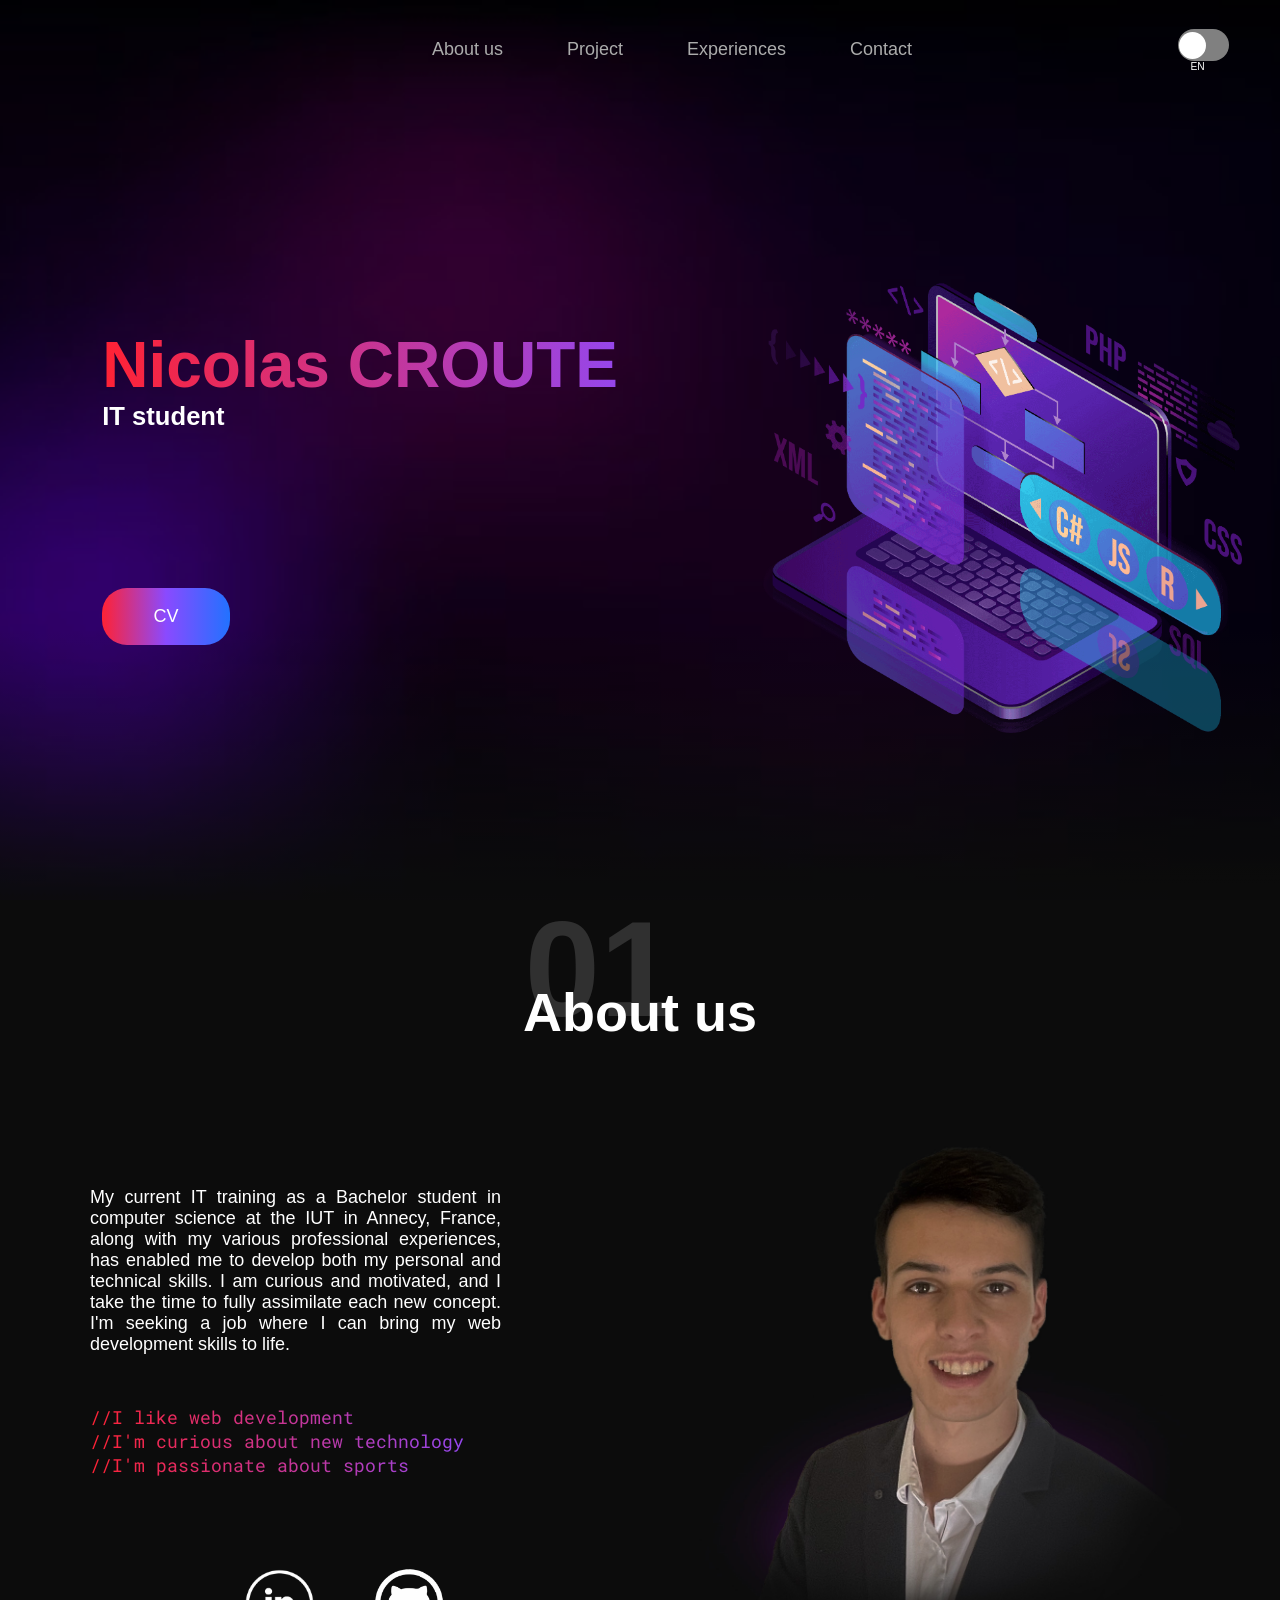
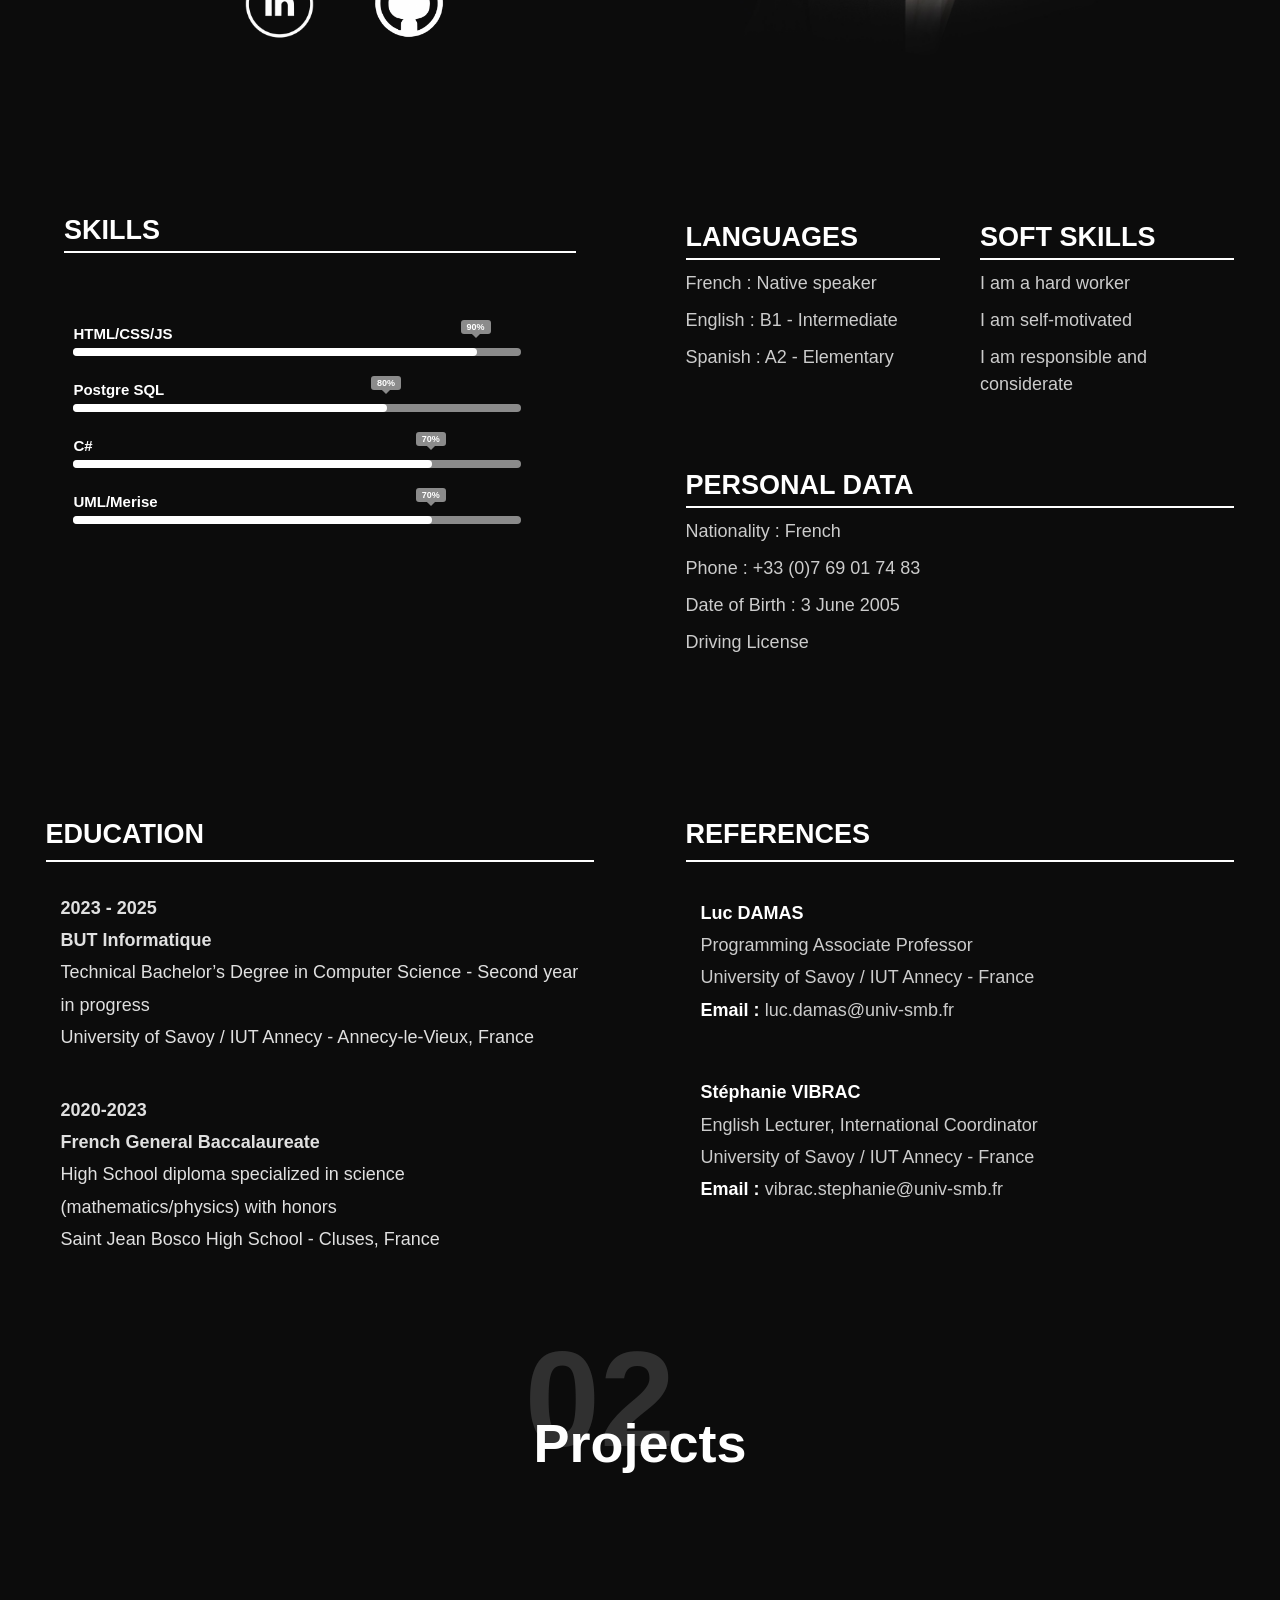
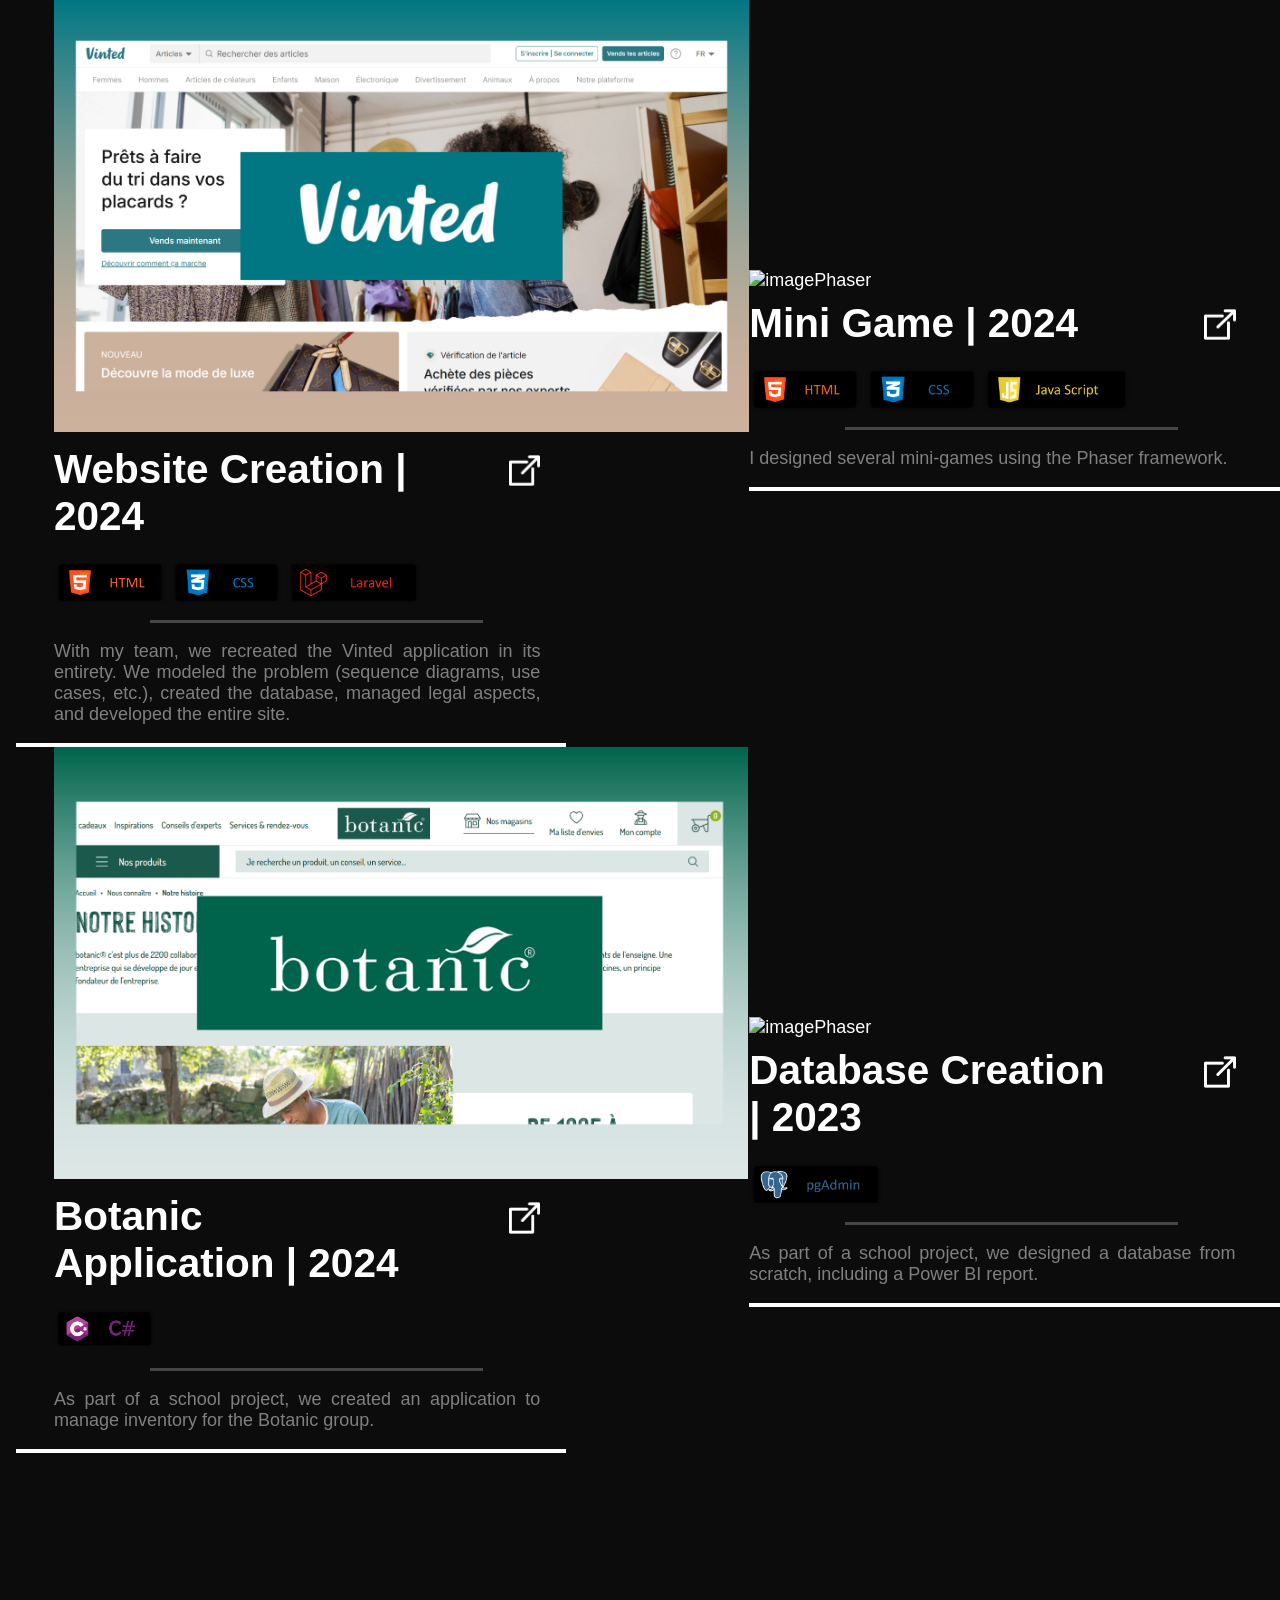
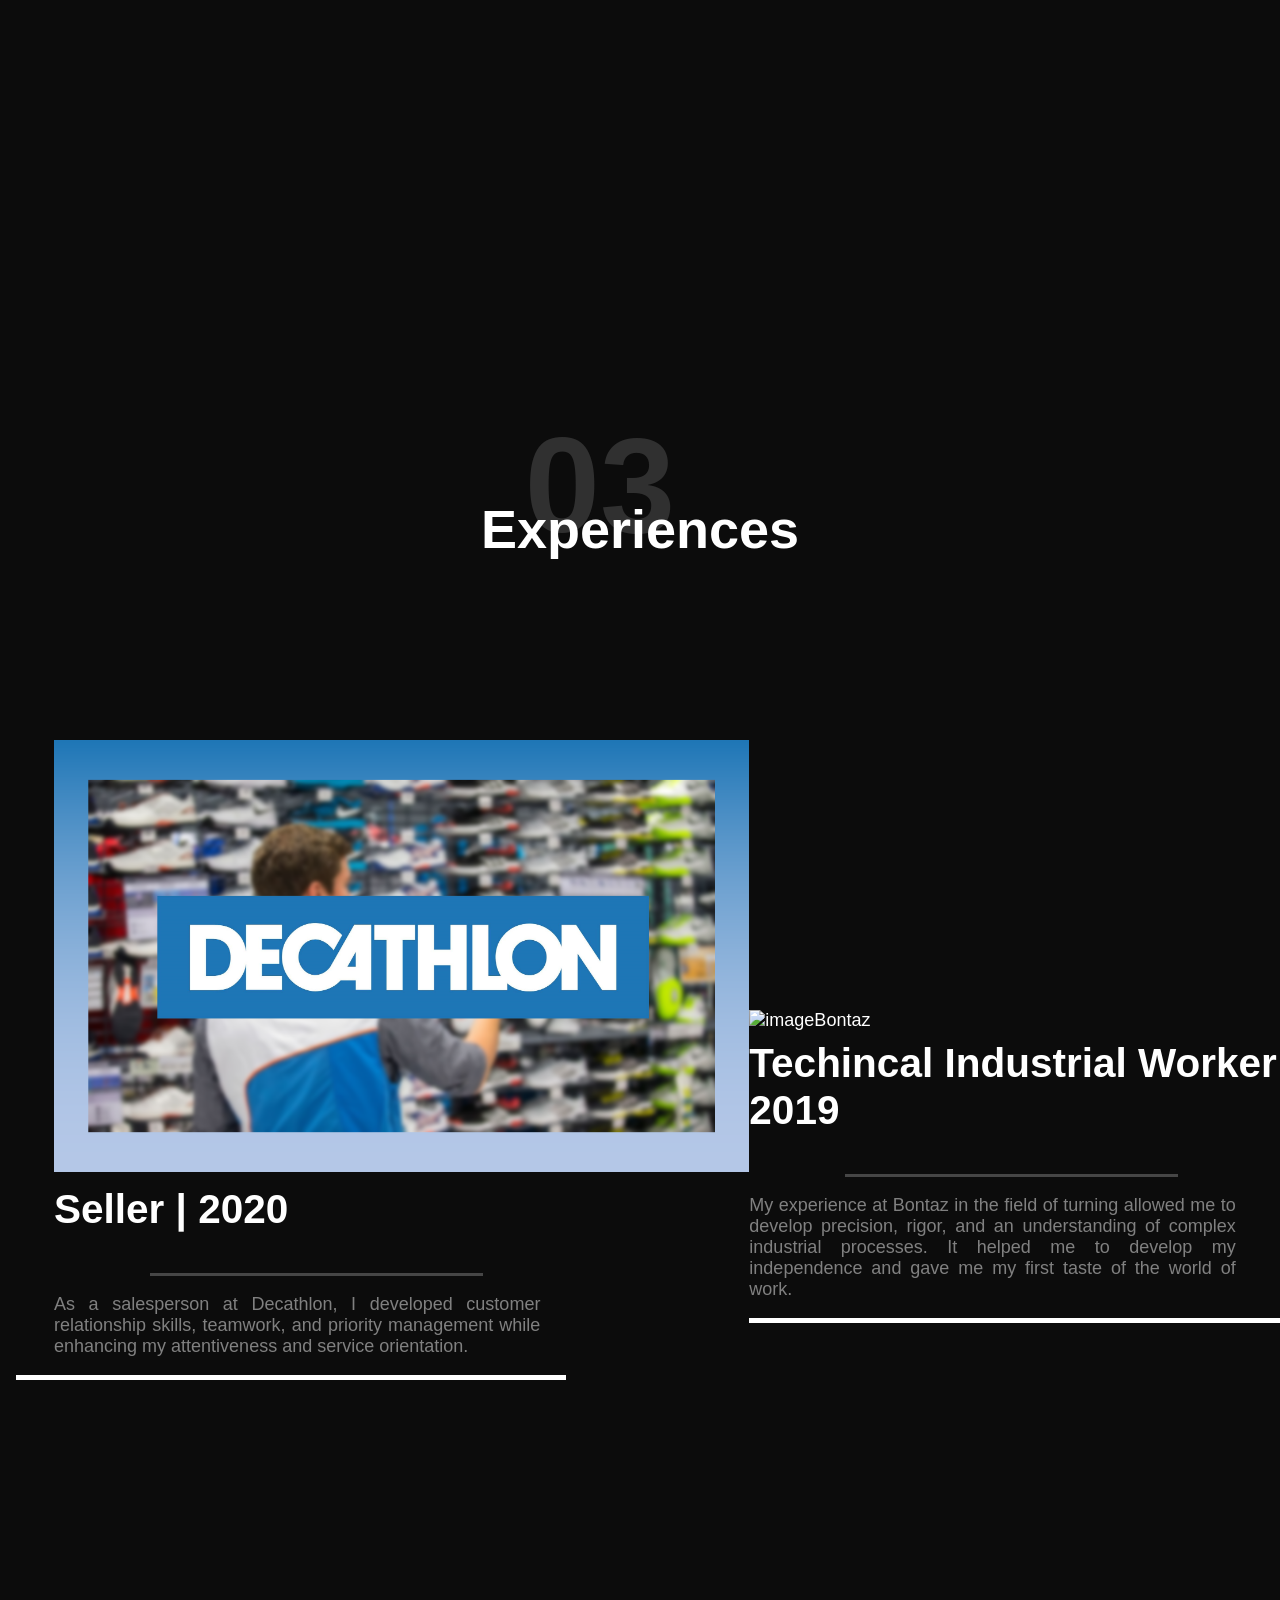
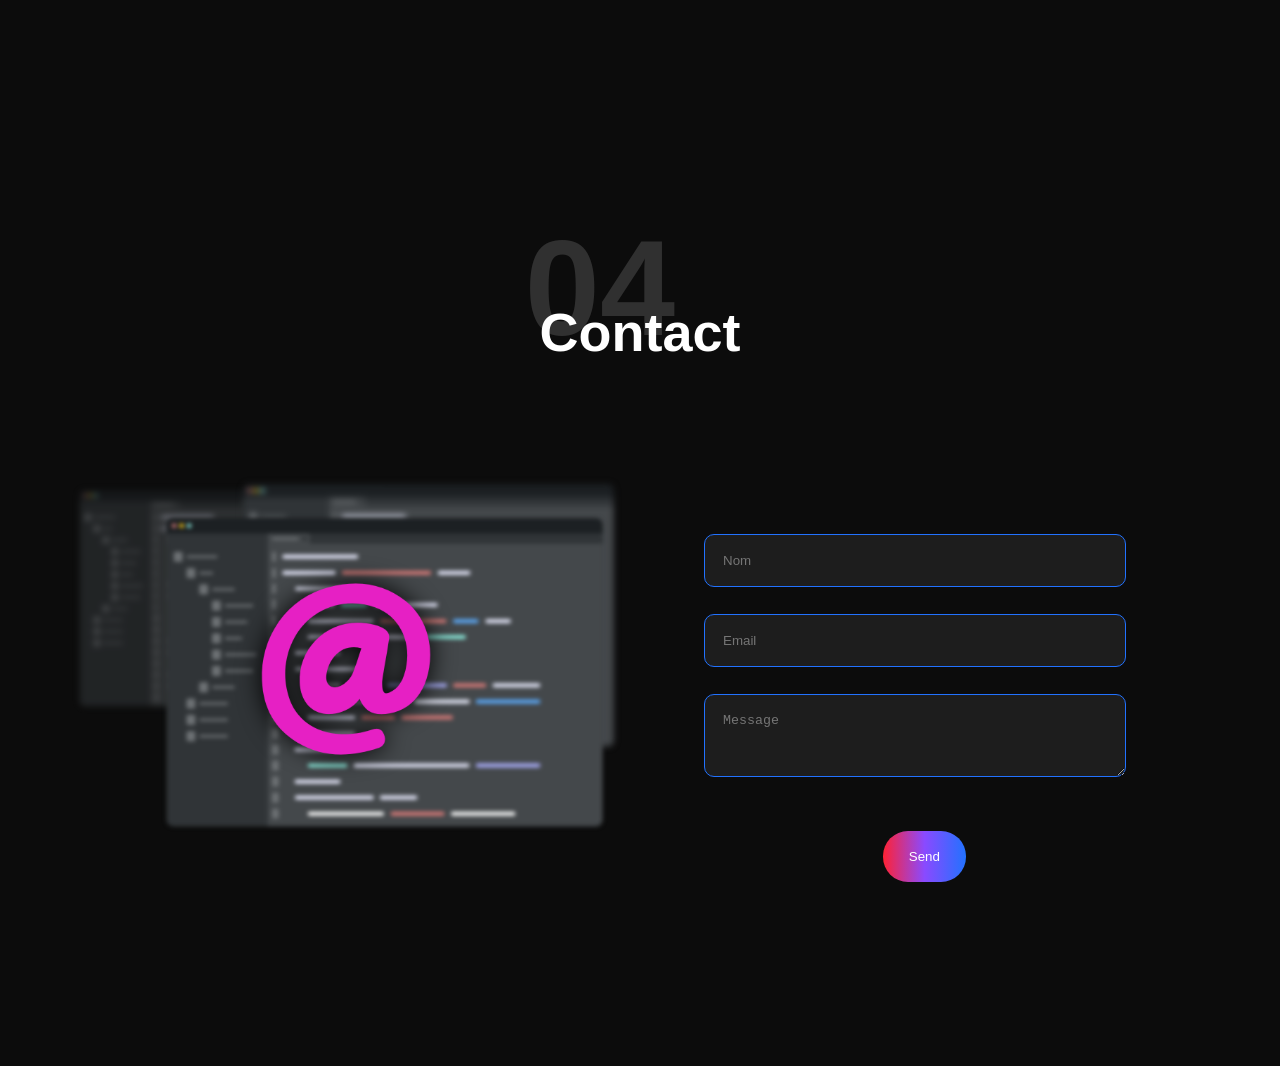
==== index.html @ 3a554bac "first commit" ====
<!DOCTYPE html>
<html lang="en">
<head>
    <meta charset="UTF-8">
    <meta name="viewport" content="width=device-width, initial-scale=1.0">
    <link rel="stylesheet" href="style.css">
    <!--========STYLE D ECRITURE MONO ROBOT=============-->
    <link href="https://fonts.googleapis.com/css2?family=Roboto+Mono:ital,wght@0,100..700;1,100..700&display=swap" rel="stylesheet">
    <link rel="icon" href="assets/logoPortfolio.png">

    
    <title>Nicolas CROUTE | Porfolio</title>
</head>
<body>
    <div id="page1">

        <nav id="menu">
            <ul>
                <li><a href="#aProposID" id="AproposENid">À propos</a></li>
                <li><a href="#projetID" id="ProjetENid">Projet</a></li>
                <li><a href="#experienceID" id="CompetenceENid">Expériences</a></li>
                <li><a href="#contactID" id="ContantENid">Contact</a></li>
            </ul>
            


            <div class="containerAnglaisFR">
                <input type="checkbox" id="inputAnglaisFr">
                <label for="inputAnglaisFr" class="bouttonAnglaisFr">
                    <span class="buttonTexte" id="texteFr">FR</span>
                    <span class="buttonTexte" id="texteEn">EN</span>
                </label>
            </div>
            
        </nav>
        <div id="titre">
            <div id="titreTexte">
                <h1>Nicolas CROUTE</h1>
                <h2 id="SousTitre">Etudiant en informatique</h2> 
                
                <a href="assets/CV_CROUTE_Nicolas_EN.pdf" target="_blank" id="lienCV">
                    <div id="cv" >CV</div>
                </a>
                
            </div>
            <div id="divImageDevellopeur">
                <img src="assets/devoloppeur.png" alt="developpeur" id="developpeurImage">
            </div>
            
        </div>
    </div>
    

    

    <div id="aProposID">
       
        <h1 class="partieTitre" id="aProposPage">À propos</h1>
        <h1 class="partieTitreNumero">01</h1>
        <div id="aProposIDContenue">
            <div id="texteAPropos">
                <p> Ma formation actuelle en informatique, en tant qu'étudiant en licence d'informatique à l'IUT d'Annecy, France,
                    ainsi que mes diverses expériences professionnelles, m'ont permis de développer mes compétences personnelles et techniques.
                    personnelles et techniques. Curieux et motivé, je prends le temps d'assimiler chaque nouveau concept.
                    concept. Je suis à la recherche d'un emploi où je pourrai mettre à profit mes compétences en développement web.</p>
                <p id="commentaire">//J'aime le devellopement web<br>//Je suis curieux des nouvelles technologie<br>//Je suis passioné par le sport</p>

                <div id="logoReseau">
                    <a href="https://fr.linkedin.com/in/nicolas-croute-168537314" target="_blank">
                        <img src="assets/logoLinkedin.png" alt="logoLinkedin" id="logoLinkedin">
                    </a>
                    <a href="https://github.com/NicolasCroute" target="_blank">
                        <img src="assets/logoGitHub.png" alt="logoGitHub" id="logoGitHub">
                    </a>
                </div>
            </div>
            
            <div id="imageMoi">
                <img src="assets/Photo_Portfolio.jpg" alt="imageDeMoi">
            </div>

        </div>
        
        <div id="gridInfoSup">
            <div class="containerContainer">
                <div id="titreSkill">
                    <h2>Skills</h2>
                </div>
                <div class="container">
                    <div class="skill-box">
                        <span class="title">HTML/CSS/JS</span>
                        <div class="skill-bar">
                            <span class="skill-per html">
                                <span class="tooltip">90%</span>
                            </span>
                        </div>
                    </div>
                    <div class="skill-box">
                        <span class="title">Postgre SQL</span>
                        <div class="skill-bar">
                            <span class="skill-per css">
                                <span class="tooltip">80%</span>
                            </span>
                        </div>
                    </div>
                    <div class="skill-box">
                        <span class="title">C#</span>
                        <div class="skill-bar">
                            <span class="skill-per csharp">
                                <span class="tooltip">70%</span>
                            </span>
                        </div>
                    </div>
                    <div class="skill-box">
                        <span class="title">UML/Merise</span>
                        <div class="skill-bar">
                            <span class="skill-per csharp">
                                <span class="tooltip">70%</span>
                            </span>
                        </div>
                    </div>
                </div>
            </div>
            <div id="divInfoSup">
                <div class="topSection">
                    <div class="infoSection">
                        <h2>Languages</h2>
                        <ul class="infoList">
                            <li>Français : Langue maternelle</li>
                            <li>Anglais : B1 - Intermédiaire</li>
                            <li>Espagnol : A2 - Élémentaire</li>
                        </ul>
                    </div>
                    <div class="infoSection">
                        <h2>Caractères</h2>
                            <ul class="infoList">
                                <li>Je suis travailleur</li>
                                <li>Je suis autonome</li>
                                <li>Je suis responsable et attentionné</li>
                            </ul>
                    </div>
                </div>
                <div class="bottomSection">
                    <div class="infoSection wide">
                        <h2>Données Personnelles</h2>
                            <ul class="infoList">
                                <li>Nationalité : Française</li>
                                <li>Téléphone : +33 (0)7 69 01 74 83</li>
                                <li>Date de Naissance : 3 juin 2005</li>
                                <li>Permis de Conduire</li>
                            </ul>
                    </div>
                </div>
            </div>
            
            <div class="etude">
                <h2 id="etudeTitre">Études</h2>
                <div id="etudeContent">
                    <p id="butInfo"><strong>2023 - 2025</strong><br><strong>BUT Informatique</strong><br>Diplôme universitaire de technologie en informatique - Deuxième année en cours<br>Université de Savoie / IUT Annecy - Annecy-le-Vieux, France</p>
                    <p id="baccalaureate"><strong>2020-2023</strong><br><strong>Baccalauréat Général Français</strong><br>Diplôme de fin d’études secondaires spécialisé en sciences (mathématiques/physique) avec mention<br>Lycée Saint Jean Bosco - Cluses, France</p>
                </div>
            </div>
            <div class="references">
                <h2 id="referencesTitre">Références</h2>
                <div class="referenceContent">
                    <div class="reference">
                        <strong>Luc DAMAS</strong><br>
                        Professeur associé en programmation<br>
                        Université de Savoie / IUT Annecy - France<br>
                        <strong>Email :</strong> luc.damas@univ-smb.fr
                    </div>
                    <div class="reference">
                        <strong>Stéphanie VIBRAC</strong><br>
                        Enseignante d'anglais, Coordinatrice internationale<br>
                        Université de Savoie / IUT Annecy - France<br>
                        <strong>Email :</strong> vibrac.stephanie@univ-smb.fr
                    </div>
                </div>
            </div>
            
            
        </div>
        
        
        


        
    </div>


    <div id="projetID">
        <div id="projetIDTitre">
            <h1 class="partieTitre" id="projetPage">Projet</h1>
            <h1 class="partieTitreNumero">02</h1>
        </div>
        

        <!--------Projet 1---------->
        <div id="differentProjet">
            <div class="projetGauche">
                <a href="pageProjet/projet1/projet1.html" class="lienAutreProjet">
                    <img src="assets/imageVinted.png" alt="imagePhaser" class="imageProjet">
                    <div class="logoTitreContainer">
                        <h3 class="titreProjet">Création d'un site web | 2024-2025</h3>
                        <img src="assets/logoOuvrir.png" alt="logoOuvrir" class="logoOuvrir">
                    </div>
                    <div class="divLogoLangageProjet">
                        
                        <img src="assets/langageProjet/logo_HTML.png" alt="logoJS" class="logoLangageProjet">
                        <img src="assets/langageProjet/logo_CSS.png" alt="logoJS" class="logoLangageProjet">
                        <img src="assets/langageProjet/logo_Laravel.png" alt="logoJS" class="logoLangageProjet">
                    </div>
                    <div class="barreprojet"></div>
                    <p class="textePartie">Avec mon équipe, nous avons récrée l'application Vinted dans son integralité. Nous avons modeliser le problème (diagramme sequence, use cas, ...), crée la base de donné, gérer l'asspect juridique, et develloper le site dans son integralité.</p>
                    <div class="barreChangeProjetGauche"></div>
                </a>
            </div>
            
           
            

            <!--------Projet 2---------->
            <div class="projetDroite">
                <a href="pageProjet/projet2/projet2.html" class="lienAutreProjet">
                    <img src="assets/imagePhaser.png" alt="imagePhaser" class="imageProjet">
                    <div class="logoTitreContainer">
                        <h3 class="titreProjet">Mini Jeu</h3>
                        <img src="assets/logoOuvrir.png" alt="logoOuvrir" class="logoOuvrir">
                    </div>
                    <div class="divLogoLangageProjet">
                        <img src="assets/langageProjet/logo_HTML.png" alt="logoJS" class="logoLangageProjet">
                        <img src="assets/langageProjet/logo_CSS.png" alt="logoJS" class="logoLangageProjet">
                        <img src="assets/langageProjet/logo_JS.png" alt="logoJS" class="logoLangageProjet">
                        
                    </div>                
                    <div class="barreprojet"></div>
                    <p class="textePartie">J'ai concue plusieur mini jeu a l'aide du framwork phaser.</p>
                    <div class="barreChangeProjetDroite"></div>

                </a>
                
            </div>



            <!--------Projet 3---------->
            <div class="projetGauche">
                <a href="pageProjet/projet3/projet3.html" class="lienAutreProjet">
                    <img src="assets/imageBotanic.png" alt="imagePhaser" class="imageProjet">
                    <div class="logoTitreContainer">
                        <h3 class="titreProjet">Application Botanic</h3>
                        <img src="assets/logoOuvrir.png" alt="logoOuvrir" class="logoOuvrir">
                    </div>
                    <div class="divLogoLangageProjet">
                        <!--------Refaire les logo!!!!!!!!!!!---------->
                        <img src="assets/langageProjet/logo_csharp.png" alt="logoJS" class="logoLangageProjet">
                    </div>   
                    <div class="barreprojet"></div>
                    <p class="textePartie">Dans le cadre d'un projet scolaire, nous avons réaliser une application pour gérer les stockes pour le groupes Botanic </p>
                    <div class="barreChangeProjetGauche"></div>
                </a>
                
            </div>

            
            
            <!--------Projet 4---------->
            <div class="projetDroite">
                <a href="pageProjet/projet4/projet4.html" class="lienAutreProjet">
                    <img src="assets/imageBD.png" alt="imagePhaser" class="imageProjet">
                    <div class="logoTitreContainer">
                        <h3 class="titreProjet">Creation d'une BD </h3>
                        <img src="assets/logoOuvrir.png" alt="logoOuvrir" class="logoOuvrir">
                    </div>
                    <div class="divLogoLangageProjet">
                        <!--------Refaire les logo!!!!!!!!!!!---------->
                        <img src="assets/langageProjet/logo_pgAdmin.png" alt="logoJS" class="logoLangageProjet">
                    </div>   
                    <div class="barreprojet"></div>
                    <p class="textePartie">Dans le cadre d'un projet scolaire nous avons concus une base de donnée a A à Z, en réalisant un rapport Power BI</p>
                    <div class="barreChangeProjetDroite"></div>
                </a>
                
            </div>

        </div>
    </div>

    <div id="experienceID">
        <h1 class="partieTitreNumero">03</h1>
        <h1 class="partieTitre" id="experiencePage">Expériences</h1>

        <div id="partieExperience">
            <!--------experience 1---------->

        <div id="differentProjet">
            <div class="projetGauche">
                
                    <img src="assets/imageDecathlon.png" alt="imageDecathlon" class="imageProjet">
                    <div class="logoTitreContainer">
                        <h3 class="titreProjet">Vendeur chez Decathlon</h3>

                    </div>
                    <div class="barreprojet"></div>
                    <p class="textePartie">En tant que vendeur chez Decathlon, j'ai développé mes compétences en relation client, travail d'équipe et gestion des priorités, tout en cultivant mon sens de l'écoute et du service.</p>
                    <div class="barreChangeProjetGauche"></div>
                
            </div>
            
           
            

            <!--------experience 2---------->
            <div class="projetDroite">

                    <img src="assets/imageBontaz.png" alt="imageBontaz" class="imageProjet">

                        <h3 class="titreProjet">Travail dans le décoltage</h3>

              
                    <div class="barreprojet"></div>
                    <p class="textePartie">Mon expérience chez Bontaz dans le domaine du décolletage m'a permis de développer ma précision, ma rigueur et ma compréhension des processus industriels complexes.</p>
                    <div class="barreChangeProjetDroite"></div>

            </div>
        </div>



    </div>


    <div id="contactID">
        <h1 class="partieTitreNumero">04</h1>
        <h1 class="partieTitre" id="contactPage">Contact</h1>

        <div id="grideContact">
            <div id="infoPratique">
                
                <div id="imageSuitSouris">
                    <img src="assets/consoleCode.png" alt="imageSuitSouris1" id="imageSuitSouris1">
                    <img src="assets/consoleCode.png" alt="imageSuitSouris2" id="imageSuitSouris3">
                    <img src="assets/consoleCode.png" alt="imageSuitSouris2" id="imageSuitSouris2">
                    <a href="mailto:nicolas.croute@gmail.com">
                        <img src="assets/logo_arobase.png" alt="imageSuitSouris2" id="imageSuitSouris4">
                    </a>
                    
                </div> 
                
            </div>
            

            

            <div id="formulaireContact">
                <form id="contactForm">

                    <input type="hidden" name="access_key" value="3d2ab47d-f7f0-4644-8b7c-8e42c73c160c">
                    
                    <input type="text" name="name" placeholder="Nom" required>
                    <input type="email" name="email" placeholder="Email" required>
                    <textarea placeholder="Message" id="zoneMassage" name="message" required></textarea>
                    
                    <button type="submit" id="butEnvoyer">Envoyer</button>
                </form>
                <div id="messageStatus"></div>
            </div> 
        </div>
    </div>
    
    
    

    <script src="main.js" defer></script>
    <script src="contact.php" defer></script>
</body>
</html>
---- style.css ----
html {
    scroll-behavior: smooth;
    overflow-x: hidden;

}


body{
   
    background-color: rgb(12, 12, 12);
    color: white;
    font-family: 'Segoe UI', Tahoma, Geneva, Verdana, sans-serif;
    font-size: 2vh;
    height: 500vh;
    margin: 0;
    padding: 0;
}


/*=============================PAGE ACCEUILLE============================*/
#menu {
    display: flex;
    align-items: center;
    justify-content: center;
    position: relative; 
    width: 100%;
}

nav ul{
    list-style-type: none;
    align-items: center;
    display: flex;
    padding: 0px;
    margin: 0px;
    font-size: 2vh;
    
}
nav ul li{
    display: inline-block;
    margin-top: 1vh;
    margin-left: 5vw;
}

nav ul li a{
    text-decoration: none;
    color: rgb(172, 172, 172);
    position: relative;
    
}

nav ul li a::after {
    content: '';
    position: absolute;
    left: 0;
    right: 0;
    bottom: -4px; 
    height: 2px; 
    background-color: #2272FF; 
    transform: scaleX(0); 
    transform-origin: bottom right;
    transition: transform 0.3s ease; 
}

nav ul li a:hover::after {
    transform: scaleX(1); 
    transform-origin: bottom left;

}

nav ul li a:hover {
    color: #ffffff;
    
}

#liAnglaisFR{
    display: flex;
    align-items: center;
    margin-left: auto;
}


.containerAnglaisFR {
    position: fixed;
    right: 4vw;
    display: flex;
    align-items: center;
}


.bouttonAnglaisFr {
    width: 4vw;
    height: 3.5vh;
    background-color: gray;
    font-size: 2.2vh;
    border-radius: 15vh;
    cursor: pointer;
    position: relative;
    transition: background-color 0.3s ease;
}


.bouttonAnglaisFr::before {
    content: '';
    position: absolute;
    top: 0.25vh;
    left: 0.1vw;
    width: 3vh;
    height: 3vh;
    background-color: #fff;
    border-radius: 50%;
    transition: transform 0.3s ease;
    z-index: 1002;
}

input:checked + .bouttonAnglaisFr {
    background-color: #2272FF;
}

input:checked + .bouttonAnglaisFr::before {
    transform: translateX(2.2vw);
}


#inputAnglaisFr {
    display: none;
}


.buttonTexte{
    font-size: 0.8vw;
    position: relative;

}

#texteEn{
    margin-left: 1vw;
    
}
#texteFr{
    margin-left: 0.5vw;
}





#titre{
    margin-left: 5vw;
    height: 90vh;
    display: grid;
    grid-template-columns: 1fr 1fr;
    align-items: center;
}




#titreTexte h1{
    margin-bottom: 0px;
    font-size: 5vw;
    color: transparent;
    background-image: linear-gradient(to left, #2272FF, #8a4aff, #ff2234); 
    background-clip: text; 
    animation: animationTexte 5s linear infinite;
    background-size: 200%;

}


@keyframes animationTexte{
    0%{
        background-position: 0 100%;
    }
    50%{
        background-position: 100% 0;
    }
    100%{
        background-position: 0 100%;
    }
}


#titreTexte h2{
    color: white;
    margin-top: 0px;
    font-size: 2vw;
}

#developpeurImage{
    
    height: 50vh;
    margin-top: 10vh; 
    margin-left: 10vh; 
    

    transform: translateY(0);
    animation: objetFlote 3s ease-in-out infinite;
}

@keyframes objetFlote {
    0%{
        transform: translateY(0);
    }
    50%{
        transform: translateY(-15px);
    }
    100%{
        transform: translateY(0);
    }
}



#cv{
    display: inline-block;
    color: white;
    border: none;
    border-radius: 25px;
    margin-top: 15vh;
    padding: 2vh 4vw;
    cursor: pointer;
    background: linear-gradient(to left, #2272FF, #8a4aff, #ff2234);
    

}
#cv a{
    color: white;
    text-decoration: none;

}

#cv:hover{

    box-shadow: 0 8px 20px rgba(0, 0, 0, 0.642);
    background: linear-gradient(to left, #ff2234, #8a4aff, #2272FF);
}



.partieTitre{
    padding-top: 5vh;
    font-size: 6vh;
    text-align: center;
    position: relative;
    
}

.partieTitreNumero{
    position: absolute;
    left: 41vw;
    top:-15vh;
    font-size: 15vh;
    color: rgb(48, 48, 48);
    font-weight: bold;
    z-index: -1;
}


/*===================ARRIERE PLAN PAGE1========================*/


#page1 {
    background: linear-gradient(to bottom, rgba(0, 0, 0, 0) 70%, rgb(30, 30, 30)  120%), 
    url('assets/fond.jpg') no-repeat center center;
    background-size: cover;
    height: 100vh;
    display: flex;
    flex-direction: column;
    align-items: center;
    justify-content: center;
    position: relative;
    
}


#menu, #titre {
    position: relative;
    z-index: 1;
}


#page1::before {
    content: '';
    position: absolute;
    top: 0;
    left: 0;
    right: 0;
    bottom: 0;
    background-color: rgba(0, 0, 0, 0.379);
    z-index: 0;
}






/*====PAS sur======*/
/*
.partieTitre::before{
    content: "———————";
}

.partieTitre::after{
    content: "———————";
}
*/


/*=============================INTERMEDIAIRE (pas sur)=============================*/
/*
#imgLigneCode{
    height: 170px;
    filter: blur(5px);
}
*/

/*=============================PAGE A PROPOS============================*/







#aProposID, #projetID, #experienceID, #contactID{
    position: relative;

}

#aProposIDContenue{
    display: grid;   
    grid-template-columns: 1fr 1fr;
}

#aProposID #texteAPropos{
    text-align: justify;
    padding: 10vh;
    
    
}

#commentaire{
    font-family: 'Roboto Mono', monospace;
    margin-top: 50px;
    color: transparent; 
    background-image: linear-gradient(to left, #2272FF, #8a4aff, #ff2234); 
    background-clip: text; 
    animation: animationTexte 5s linear infinite;
    background-size: 200%;
}

#imageMoi img{
    height: 70vh;
    margin-left: 5vw;
}


#imageSuitSouris{
    margin-left: 5vw;
    margin-top: 7vh;
    
}



#logoReseau{
    margin-top: 10vh;
    display: grid;
    grid-template-columns: 15vw 15vw;
    margin-left: 3vh;

}


#logoLinkedin{
    height: 8vh;
    margin-left: 10vw;
    
}

#logoLinkedin:hover{
    filter: drop-shadow(0 0 0.75rem #ffffff);
}


#logoGitHub{
    height: 8vh;
    margin-left: 5vw;
}

#logoGitHub:hover{
    filter: drop-shadow(0 0 0.75rem #ffffffd2);
}


#gridInfoSup{
    display: grid;
    grid-template-columns: 1fr 1fr;
}


/*==========Skille Barre=================*/
.containerContainer {
    margin-top: 5vh;
    margin-left: 3vw;
    margin-bottom: 20vh;
    height: 30vh;
    display: flex;
    flex-direction: column;
    color: #000;
}


#titreSkill {
    color: #ffffff;
    margin-top: 1.5vh;
    margin-bottom: 3vh; 
    margin-left: 2vw;
    text-align: left;
    width: 40vw;

}

#titreSkill h2 {
    color: #ffffff;
    margin-bottom: 10px;
    border-bottom: 2px solid #ffffff;
    padding-bottom: 5px;


}

.container {

    position: relative;
    max-width: 35vw;
    width: 100%;
    margin: 0 15px;
    padding: 10px 20px;

}

.skill-box {
    width: 100%;
    margin: 25px 0;
}

.skill-box .title {
    display: block;
    font-size: 15px;
    font-weight: 600;
    color: #ffffff;
}

.skill-box .skill-bar {
    height: 8px;
    width: 100%;
    border-radius: 6px;
    margin-top: 6px;
    background: rgb(139, 139, 139);
}

.skill-bar .skill-per {
    position: relative;
    display: block;
    height: 100%;
    width: 0;
    border-radius: 6px;
    background-color: #ffffff;
    animation: progress 1.4s ease-in-out forwards;
    opacity: 1;
}

.skill-per.html {
    width: 90%;
    animation-delay: 0.1s;
}

.skill-per.css {
    width: 70%;
    animation-delay: 0.15s;
}

.skill-per.csharp {
    width: 80%;
    animation-delay: 0.2s;
}

@keyframes progress {
    0% {
        width: 0;
        opacity: 1;
    }
    100% {

        opacity: 1;
    }
}

.skill-per .tooltip {
    position: absolute;
    right: -14px;
    top: -28px;
    font-size: 9px;
    font-weight: 600;
    color: #fff;
    padding: 2px 6px;
    border-radius: 3px;
    background-color: rgb(139, 139, 139);
    z-index: 1;
}

.tooltip::before {
    content: "";
    position: absolute;
    left: 50%;
    bottom: -2px;
    height: 10px;
    width: 10px;
    z-index: -1;
    background: rgb(139, 139, 139);
    transform: translateX(-50%) rotate(45deg);
}









#divInfoSup {
    display: grid;
    grid-template-rows: auto auto;
    margin: 5vh 2vw;
}

.topSection {
    display: grid;
    grid-template-columns: 1fr 1fr;

}

.bottomSection {
    grid-column: 1 / -1;
}

.infoSection {
    padding: 20px;
}

.infoSection.wide {
    grid-column: 1 / -1;
}

.infoSection h2 {

    color: #ffffff;
    margin-bottom: 10px;
    border-bottom: 2px solid #ffffff;
    padding-bottom: 5px;
}

.infoList {
    list-style: none;
    padding: 0;
    margin: 0;
    color: #cccccc;

}

.infoList li {
    margin: 10px 0;
    line-height: 1.5;
}

.infoList a {
    color: #2272FF;
    text-decoration: none;
}

.infoList a:hover {
    text-decoration: underline;
}











.etude {
    margin: 5vh 2vw;
    padding: 20px;

    border-radius: 10px;

}

.etude h2 {
    color: #ffffff;
    margin-bottom: 20px;
    border-bottom: 2px solid #ffffff;
    padding-bottom: 10px;
    text-transform: uppercase;
}

.etude #etudeContent {

    color: #cccccc;
    line-height: 1.8;
    display: grid;
    grid-template-rows: auto auto;
    gap: 20px;
}

.etude #etudeContent p {
    margin: 0;
    padding: 10px 15px;

    border-radius: 8px;

    color: #e0e0e0;
}






.references {
    margin: 5vh 2vw;
    padding: 20px;

    border-radius: 10px;

}

.references h2 {

    color: #ffffff;
    margin-bottom: 20px;
    border-bottom: 2px solid #ffffff;
    padding-bottom: 10px;
    text-transform: uppercase;
}

.referenceContent {
    display: flex;
    flex-wrap: wrap;
    gap: 20px;
}

.reference {
    flex: 1 1 45%; /* Largeur de chaque référence (45% pour deux colonnes) */

    color: #cccccc;
    line-height: 1.8;

    border-radius: 8px;
    padding: 15px;

}

.reference strong {
    color: #ffffff; /* Couleur différente pour les titres */
}












/*=========================PARTIE PROJET==========================*/

#differentProjet{
    display: grid;
    grid-template-columns: 1fr 1fr;
    margin-left: 6vh;

}

.lienAutreProjet {
    display: block;
    text-decoration: none;
    position: relative; 
    z-index: 10;
    color: inherit;
 
}
  
.lienAutreProjet::after {
    content: "";
    position: absolute;
    top: 0;
    left: 0;
    width: 41vw;
    height: 48vh;
    background-color: rgba(0, 0, 0, 0);
    transition: background-color 0.3s ease;
}
  
.lienAutreProjet:hover::after {
    background-color: rgba(0, 0, 0, 0.5);
}





#projetID{
    height: 250vh;
}


#projetIDTitre{
    margin-bottom: 14vh;
}

.imageProjet{
    
    height: 48vh;
    
}

.titreProjet{
    margin-top: 1vh;
    font-size: 4.5vh;

}

.barreprojet{
    background-color: rgb(70, 70, 70);
    height: 0.3vh;
    width: 26vw;
    margin-left: 7.5vw;
}

.textePartie{
    color: gray;
    width: 38vw;
    text-align: justify;
}

.barreChangeProjetGauche{
    background-color: white;
    margin-left: -3vw;
    height: 0.5vh;
    width: 43vw;
}

.logoOuvrir{
    
    height: 3.5vh;
    margin-top: 2vh;
    justify-self: end;

}


.logoTitreContainer {
    display: grid;
    grid-template-columns: 28vw 10vw;

}


.logoLangageProjet{
    height: 5vh;

    margin-top: -20px;
    margin-bottom: 10px;
}

                
.projetDroite{
    margin-right: 0vw;
    margin-top: 30vh; 
    justify-self: end;
    
}



.barreChangeProjetDroite{
    background-color: white;
    
    height: 0.5vh;
    width: 43vw;

}



.projetGauche{

    animation: animApparitionGauche linear;
    animation-timeline: view();
    animation-range-start: cover 0%;
    animation-range-end: cover 30%;
}

@keyframes animApparitionGauche {
    from{
        transform: translateX(-20vw);
        opacity: 0;

    }
    to{
        transform: translateX(0);
        opacity: 1;
    }
}

.projetDroite{
    animation: animApparitionDroite linear;
    animation-timeline: view();
    animation-range-start: cover 0%;
    animation-range-end: cover 30%;
}

@keyframes animApparitionDroite {
    from{
        transform: translateX(20vw);
        opacity: 0;

    }
    to{
        transform: translateX(0);
        opacity: 1;
    }
}

/*=========================EXPERIENCE===========================*/

#partieExperience{
    margin-top: 20vh;
    height: 120vh;
}




/*=========================CONTACT==============================*/

#contactID{
    height: 90vh;
}


#grideContact{
    display: grid;
    grid-template-columns: 1fr 1fr;
}




#imageSuitSouris img{
    position: absolute;
    
}

#imageSuitSouris1{
    
    height: 28vh;
    filter: blur(3px);
    margin-top: 10px;
    opacity: 0.6;
    
    
    
}
#imageSuitSouris2{
    height: 40vh;
    margin-top: 30px;
    margin-left: 80px;
    filter: blur(2px);
    
    
}

#imageSuitSouris3{
    height: 34vh;
    margin-top: 0px;
    margin-left: 160px;
    filter: blur(3px);
    
}

#imageSuitSouris4{
    height: 20vh;
    margin-top: 13vh;
    margin-left: 15vw;
    filter: drop-shadow(0 0 0.75rem #000000);

}













#formulaireContact{
    margin-top: 12vh;
}

#formulaireContact input{
    
    display: block;
    width: 30vw;
    margin: 3vh 5vw;
    padding: 2vh;
    border-radius: 10px;
    border: 1px solid #2272FF;
    background-color: #1D1D1D;
    color: white;

}

#formulaireContact textarea{
    display: block;
    width: 30vw;
    height: 5vh;
    margin: 3vh 5vw;
    padding: 2vh;
    border-radius: 10px;
    border: 1px solid #2272FF;
    background-color: #1D1D1D;
    color: white;
    
}

#butEnvoyer {
    
    margin-top: 3vh;
    color: white;
    border: none;
    border-radius: 25px;
    padding: 2vh 2vw;
    margin-left: 19vw;
    cursor: pointer;
    background: linear-gradient(to left, #2272FF, #8a4aff, #ff2234);
}




#messageStatus {
    margin-top: 10px;
    font-size: 1rem;
    font-weight: bold;
    text-align: center;
}
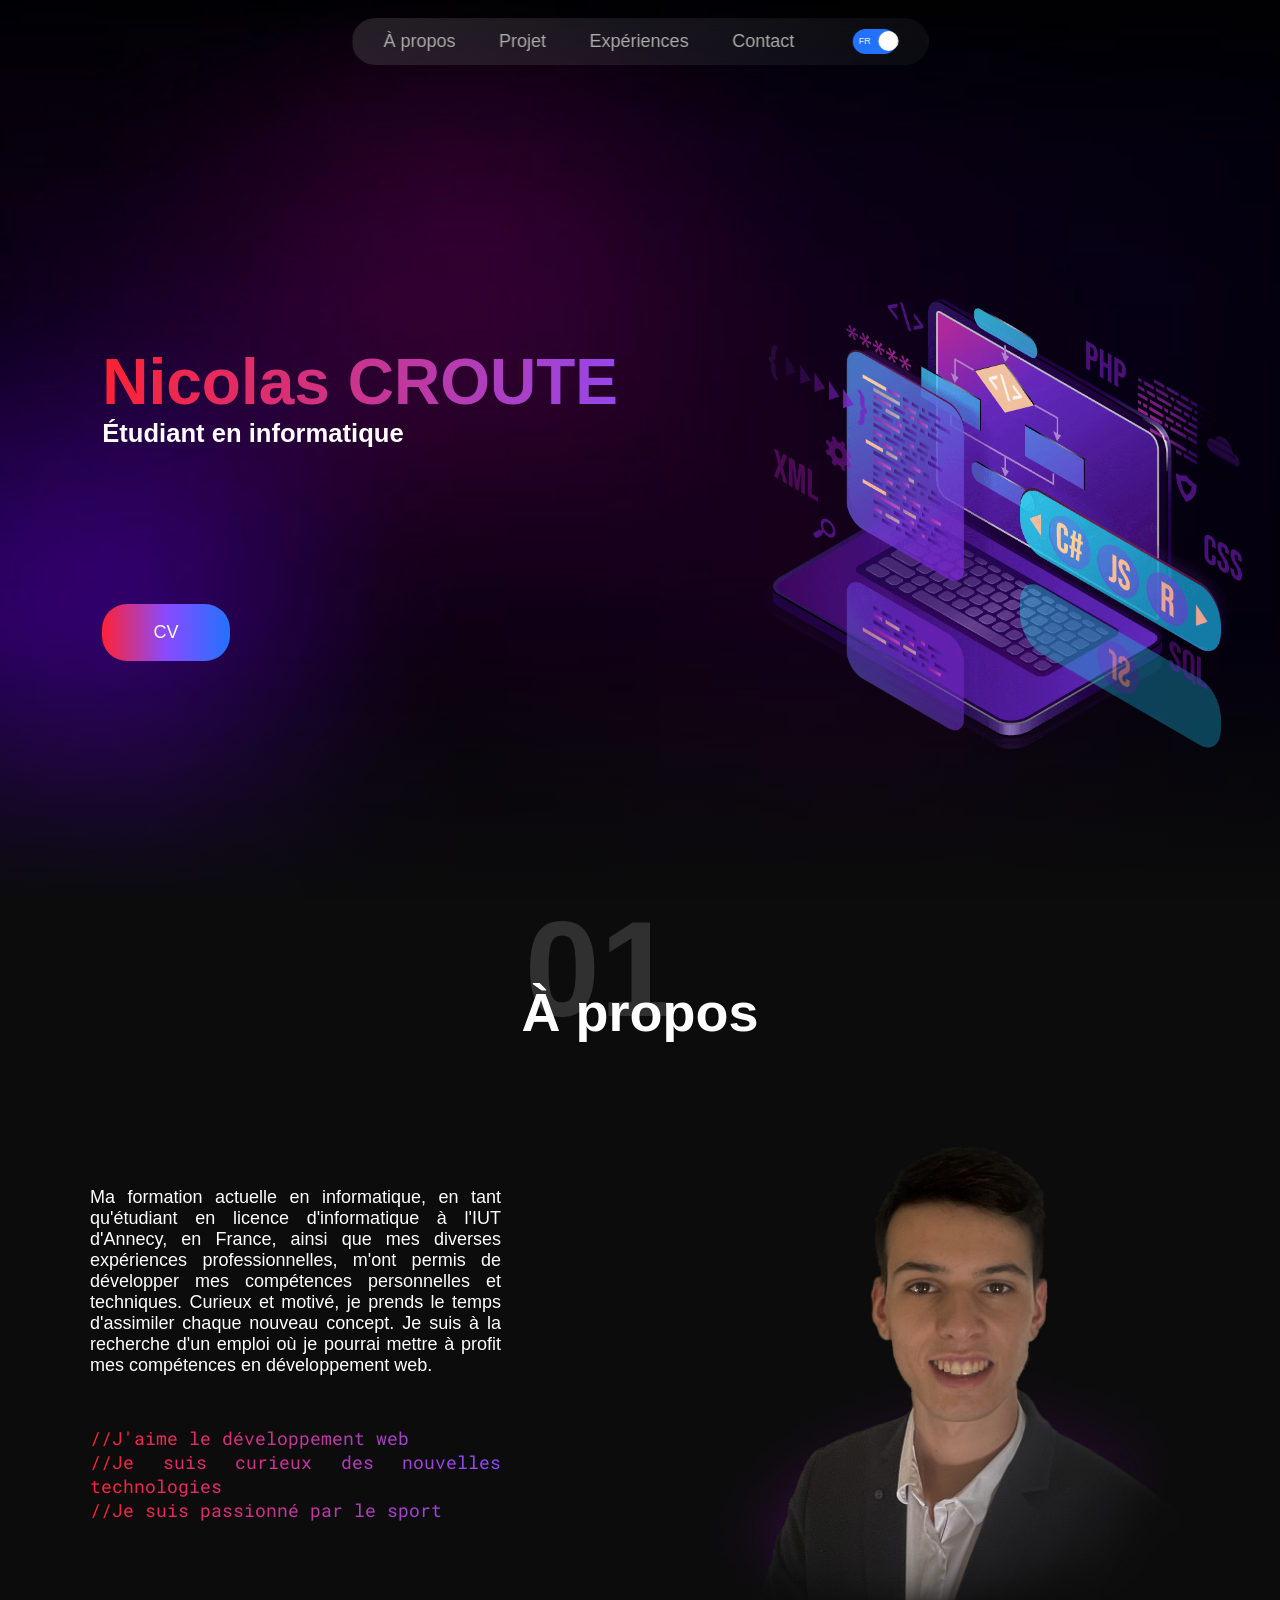
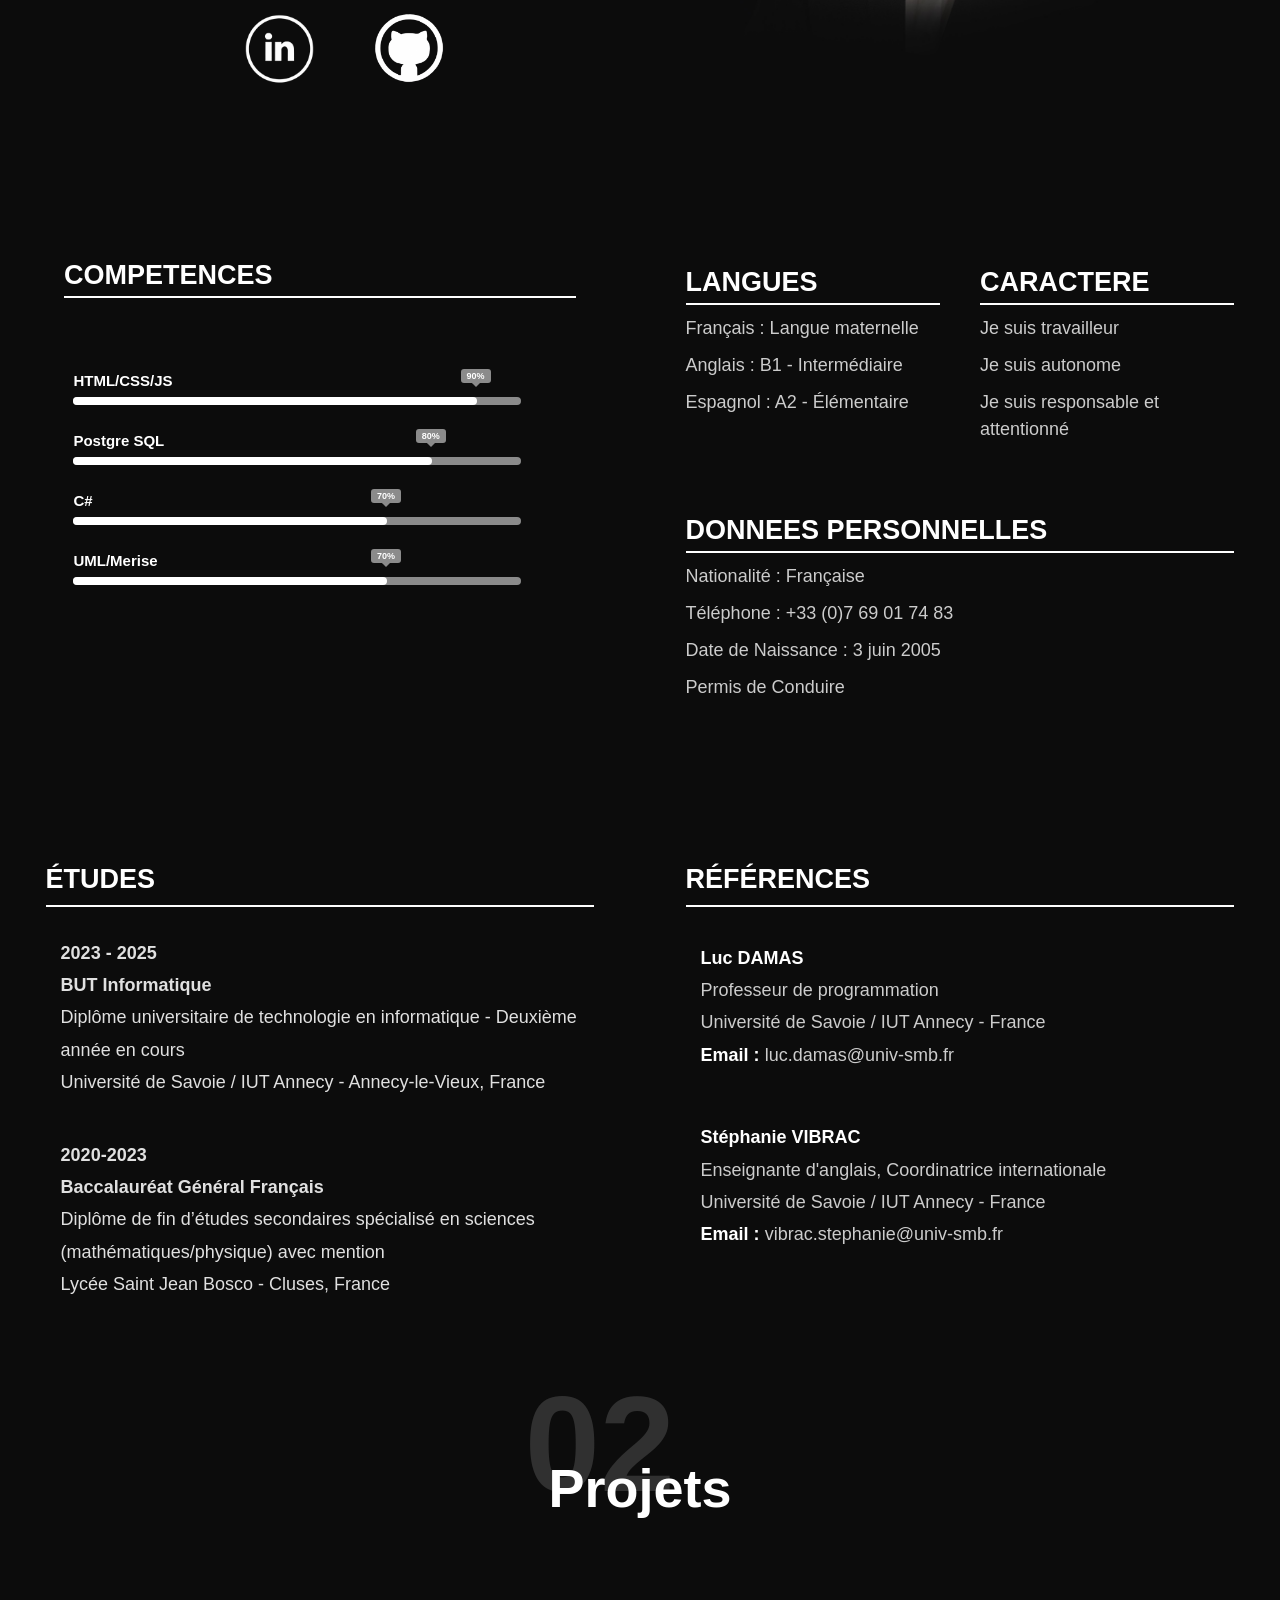
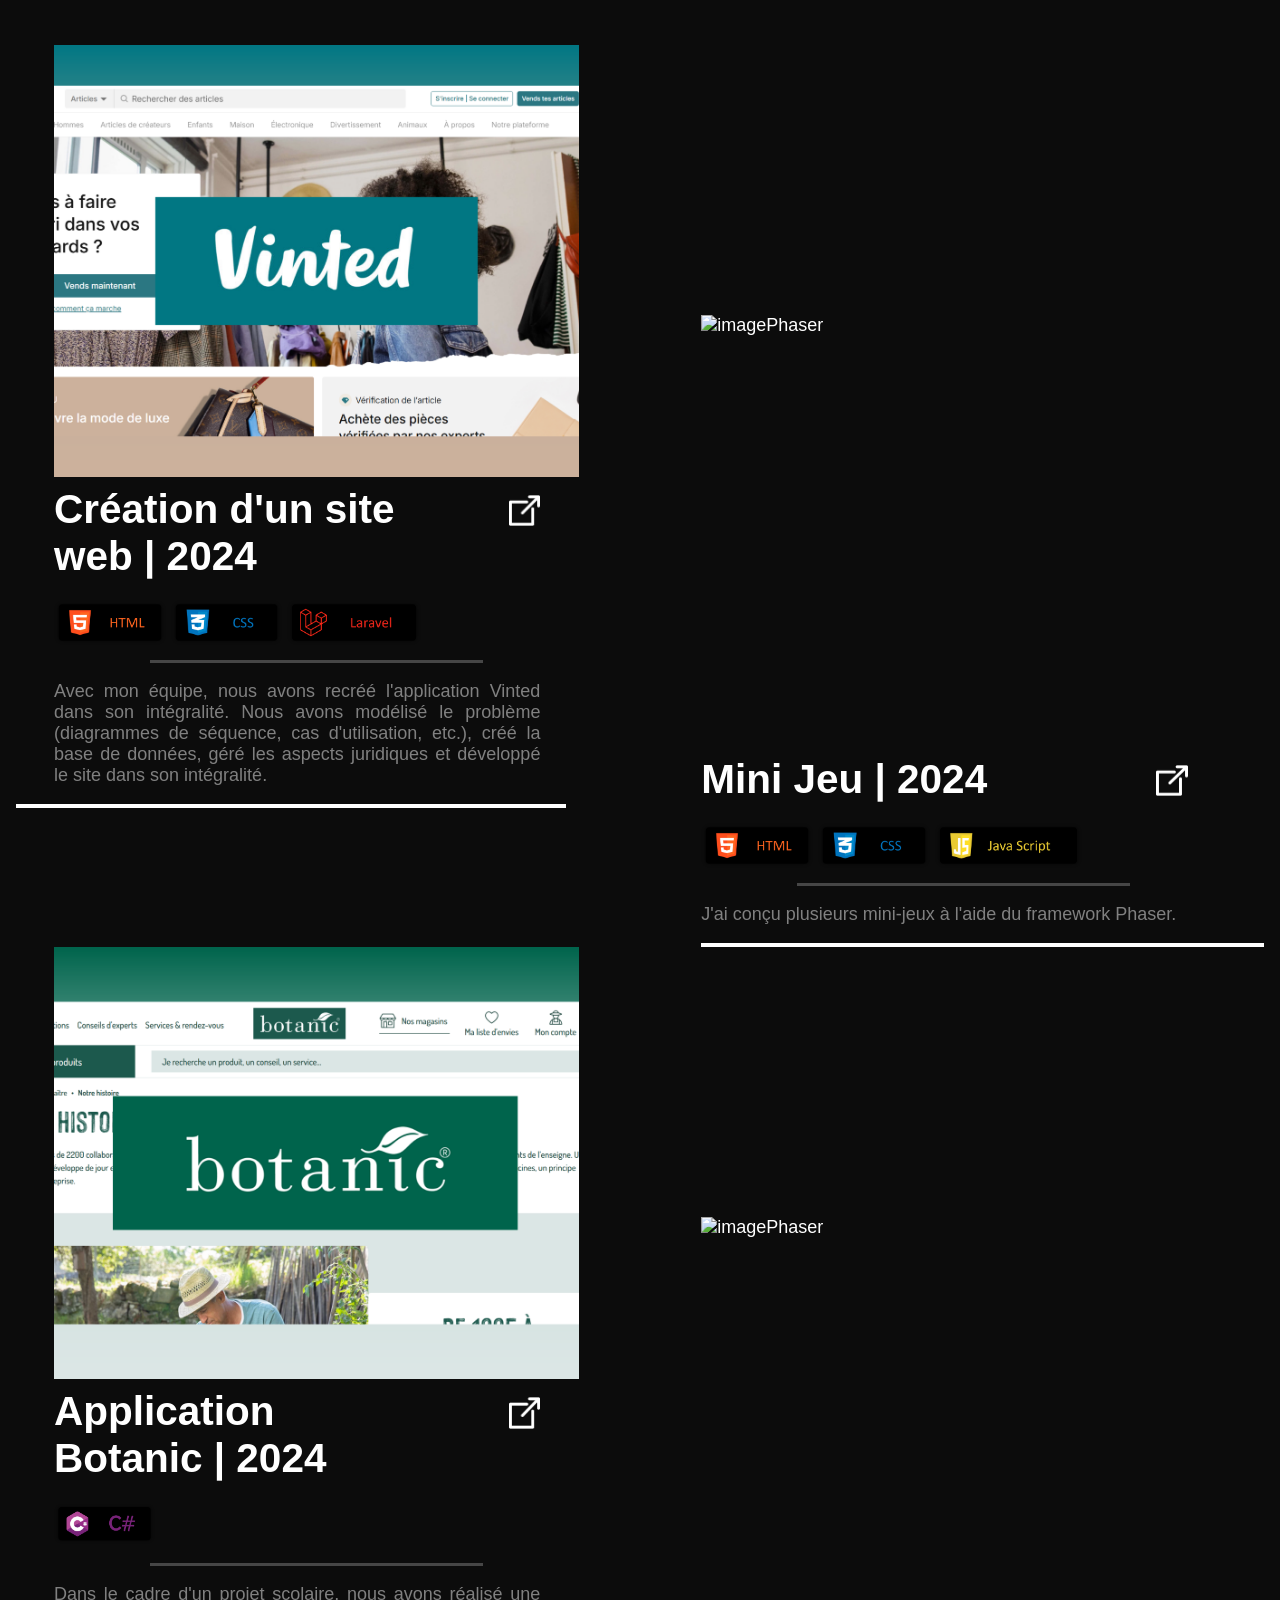
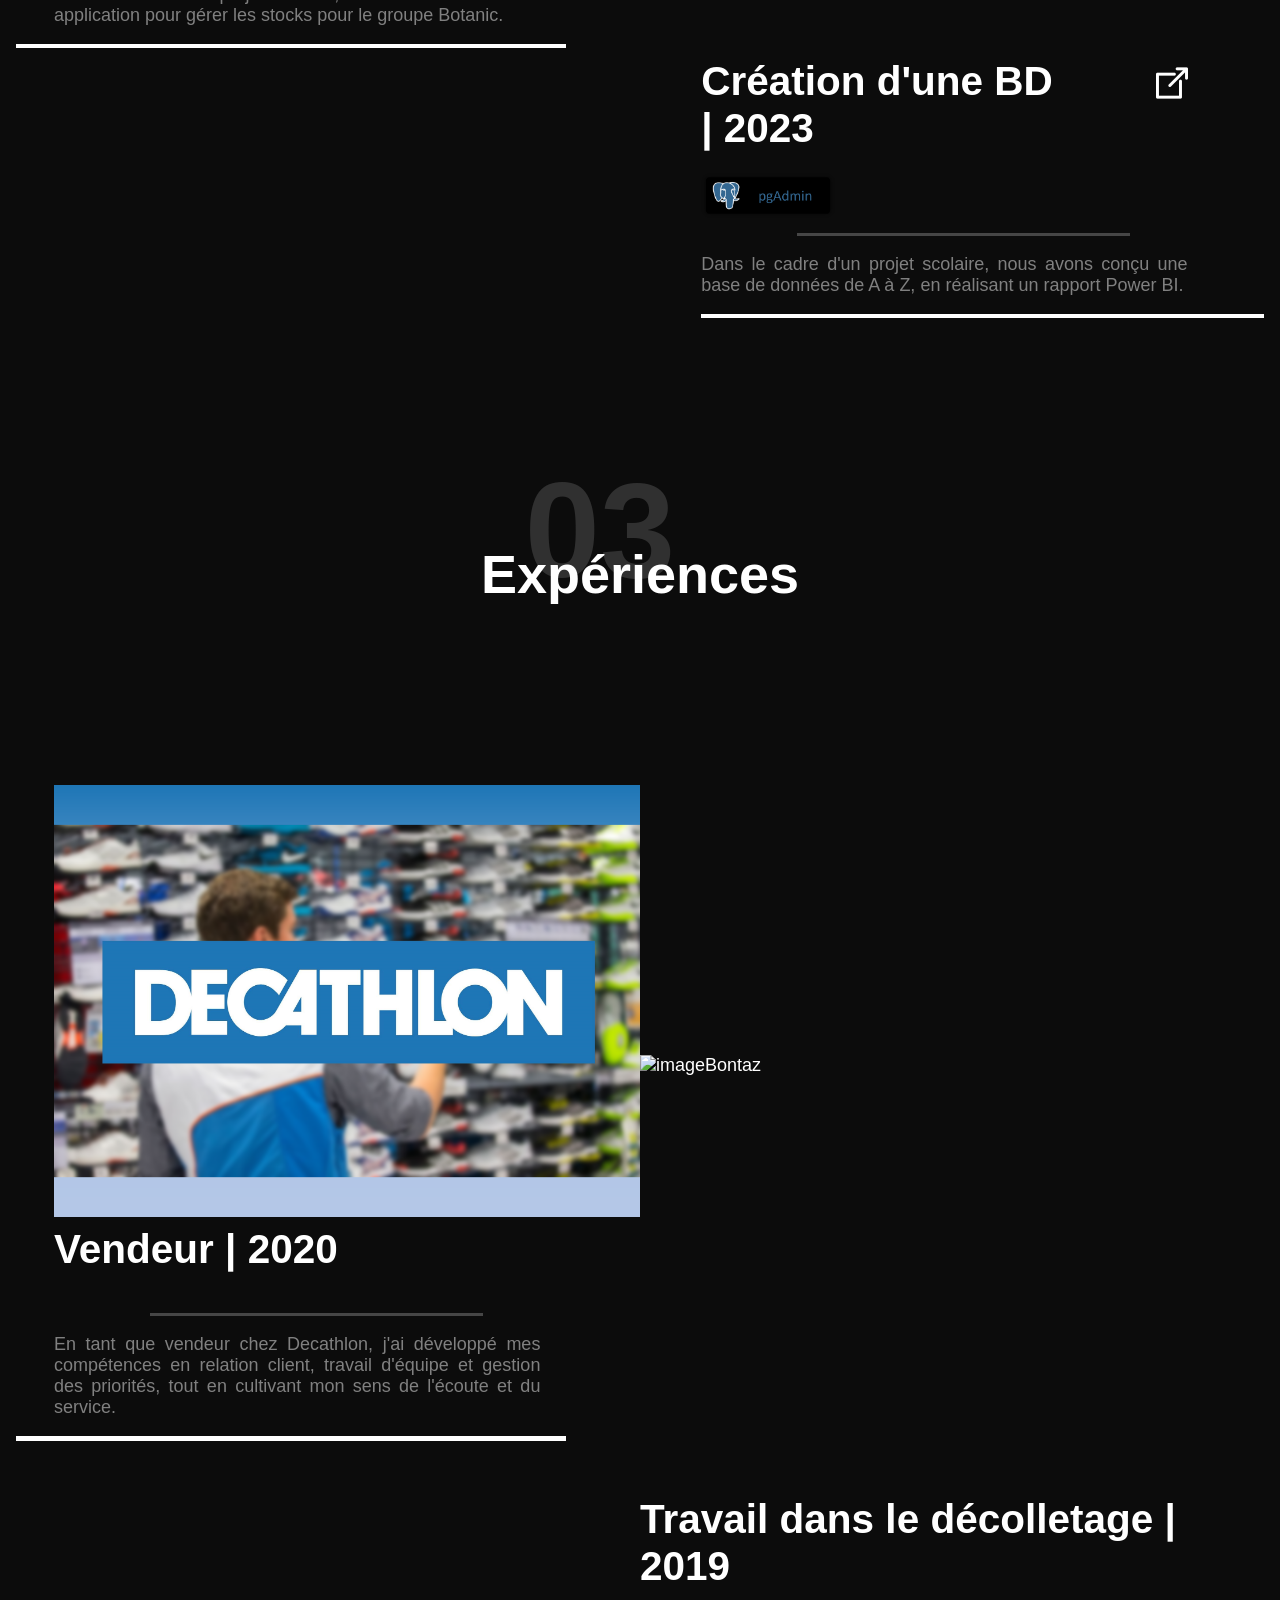
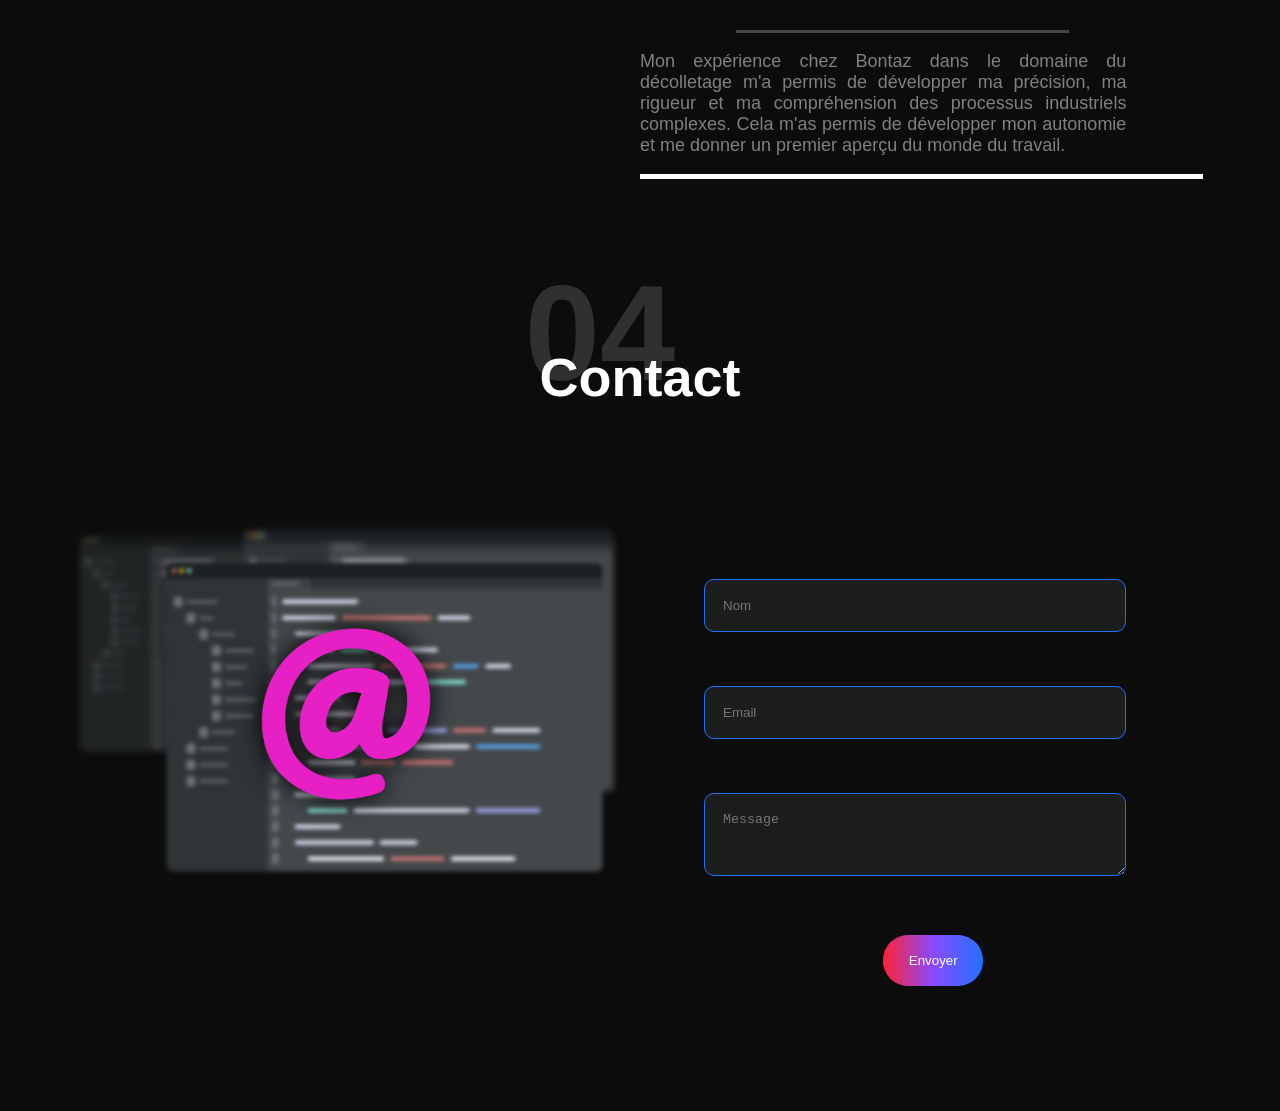
==== commit a7d2742d: "Modifs globales" ====
--- a/index.html
+++ b/index.html
@@ -1,5 +1,5 @@
-<!DOCTYPE html>
-<html lang="en">
+﻿<!DOCTYPE html>
+<html lang="fr">
 <head>
     <meta charset="UTF-8">
     <meta name="viewport" content="width=device-width, initial-scale=1.0">
@@ -25,7 +25,7 @@
 
 
             <div class="containerAnglaisFR">
-                <input type="checkbox" id="inputAnglaisFr">
+                <input type="checkbox" id="inputAnglaisFr" checked>
                 <label for="inputAnglaisFr" class="bouttonAnglaisFr">
                     <span class="buttonTexte" id="texteFr">FR</span>
                     <span class="buttonTexte" id="texteEn">EN</span>
@@ -38,7 +38,7 @@
                 <h1>Nicolas CROUTE</h1>
                 <h2 id="SousTitre">Etudiant en informatique</h2> 
                 
-                <a href="assets/CV_CROUTE_Nicolas_EN.pdf" target="_blank" id="lienCV">
+                <a href="assets/CV_CROUTE_Nicolas_FR.pdf" target="_blank" id="lienCV">
                     <div id="cv" >CV</div>
                 </a>
                 
@@ -98,7 +98,7 @@
                     <div class="skill-box">
                         <span class="title">Postgre SQL</span>
                         <div class="skill-bar">
-                            <span class="skill-per css">
+                            <span class="skill-per postgres">
                                 <span class="tooltip">80%</span>
                             </span>
                         </div>
@@ -114,7 +114,7 @@
                     <div class="skill-box">
                         <span class="title">UML/Merise</span>
                         <div class="skill-bar">
-                            <span class="skill-per csharp">
+                            <span class="skill-per uml">
                                 <span class="tooltip">70%</span>
                             </span>
                         </div>
@@ -375,4 +375,4 @@
     <script src="main.js" defer></script>
     <script src="contact.php" defer></script>
 </body>
-</html>+</html>
--- a/style.css
+++ b/style.css
@@ -1,4 +1,4 @@
-
+﻿
 
 html {
     scroll-behavior: smooth;
@@ -8,7 +8,7 @@
 
 
 body{
-   
+
     background-color: rgb(12, 12, 12);
     color: white;
     font-family: 'Segoe UI', Tahoma, Geneva, Verdana, sans-serif;
@@ -24,30 +24,65 @@
     display: flex;
     align-items: center;
     justify-content: center;
-    position: relative; 
-    width: 100%;
+    gap: 2.8vw;
+    position: fixed;
+    top: 2vh;
+    left: 50%;
+    transform: translateX(-50%);
+    width: fit-content;
+    max-width: calc(100vw - 6vw);
+    padding: 1.15vh 2.4vw;
+    border: 1px solid transparent;
+    border-radius: 999px;
+    background: linear-gradient(135deg, rgba(255, 255, 255, 0.12), rgba(255, 255, 255, 0.04));
+    backdrop-filter: blur(14px);
+    -webkit-backdrop-filter: blur(14px);
+    box-shadow: none;
+    z-index: 1000;
+    opacity: 0;
+    animation: apparitionMenu 0.7s ease-out 0.1s forwards;
+    transition: border-color 0.3s ease, box-shadow 0.3s ease, background-color 0.3s ease;
+}
+
+#menu.menuScrolled {
+    border-color: rgba(255, 255, 255, 0.16);
+    box-shadow: 0 10px 30px rgba(0, 0, 0, 0.28), inset 0 1px 0 rgba(255, 255, 255, 0.12);
+    background: linear-gradient(135deg, rgba(35, 35, 35, 0.78), rgba(55, 55, 55, 0.2));
+}
+
+@keyframes apparitionMenu {
+    from {
+        opacity: 0;
+        transform: translate(-50%, -3.5vh);
+    }
+    to {
+        opacity: 1;
+        transform: translate(-50%, 0);
+    }
 }
 
 nav ul{
     list-style-type: none;
     align-items: center;
     display: flex;
+    flex-wrap: wrap;
+    justify-content: center;
+    gap: 3.4vw;
     padding: 0px;
     margin: 0px;
     font-size: 2vh;
-    
+
 }
 nav ul li{
     display: inline-block;
-    margin-top: 1vh;
-    margin-left: 5vw;
+    margin: 0;
 }
 
 nav ul li a{
     text-decoration: none;
     color: rgb(172, 172, 172);
     position: relative;
-    
+
 }
 
 nav ul li a::after {
@@ -55,23 +90,23 @@
     position: absolute;
     left: 0;
     right: 0;
-    bottom: -4px; 
-    height: 2px; 
-    background-color: #2272FF; 
-    transform: scaleX(0); 
+    bottom: -4px;
+    height: 2px;
+    background-color: #2272FF;
+    transform: scaleX(0);
     transform-origin: bottom right;
-    transition: transform 0.3s ease; 
+    transition: transform 0.3s ease;
 }
 
 nav ul li a:hover::after {
-    transform: scaleX(1); 
+    transform: scaleX(1);
     transform-origin: bottom left;
 
 }
 
 nav ul li a:hover {
     color: #ffffff;
-    
+
 }
 
 #liAnglaisFR{
@@ -82,18 +117,18 @@
 
 
 .containerAnglaisFR {
-    position: fixed;
-    right: 4vw;
+    position: relative;
     display: flex;
     align-items: center;
+    margin-left: 1.8vw;
 }
 
 
 .bouttonAnglaisFr {
-    width: 4vw;
-    height: 3.5vh;
+    width: 3.4vw;
+    height: 2.7vh;
     background-color: gray;
-    font-size: 2.2vh;
+    font-size: 1.7vh;
     border-radius: 15vh;
     cursor: pointer;
     position: relative;
@@ -104,10 +139,10 @@
 .bouttonAnglaisFr::before {
     content: '';
     position: absolute;
-    top: 0.25vh;
-    left: 0.1vw;
-    width: 3vh;
-    height: 3vh;
+    top: 0.2vh;
+    left: 0.15vw;
+    width: 2.25vh;
+    height: 2.25vh;
     background-color: #fff;
     border-radius: 50%;
     transition: transform 0.3s ease;
@@ -119,7 +154,7 @@
 }
 
 input:checked + .bouttonAnglaisFr::before {
-    transform: translateX(2.2vw);
+    transform: translateX(1.85vw);
 }
 
 
@@ -129,17 +164,45 @@
 
 
 .buttonTexte{
-    font-size: 0.8vw;
-    position: relative;
-
+    font-size: 0.7vw;
+    position: absolute;
+    top: 50%;
+    transform: translateY(-50%);
+    color: #ffffff;
+    opacity: 0;
+    visibility: hidden;
+    transition: opacity 0.3s ease, visibility 0.3s ease;
+    z-index: 1001;
+    pointer-events: none;
+
+}
+
+#inputAnglaisFr + .bouttonAnglaisFr #texteFr{
+    opacity: 0;
+    visibility: hidden;
+}
+
+#inputAnglaisFr + .bouttonAnglaisFr #texteEn{
+    opacity: 1;
+    visibility: visible;
+}
+
+#inputAnglaisFr:checked + .bouttonAnglaisFr #texteEn{
+    opacity: 0;
+    visibility: hidden;
+}
+
+#inputAnglaisFr:checked + .bouttonAnglaisFr #texteFr{
+    opacity: 1;
+    visibility: visible;
 }
 
 #texteEn{
-    margin-left: 1vw;
-    
+    right: 0.45vw;
+
 }
 #texteFr{
-    margin-left: 0.5vw;
+    left: 0.45vw;
 }
 
 
@@ -148,6 +211,7 @@
 
 #titre{
     margin-left: 5vw;
+    margin-top: 7vh;
     height: 90vh;
     display: grid;
     grid-template-columns: 1fr 1fr;
@@ -161,8 +225,8 @@
     margin-bottom: 0px;
     font-size: 5vw;
     color: transparent;
-    background-image: linear-gradient(to left, #2272FF, #8a4aff, #ff2234); 
-    background-clip: text; 
+    background-image: linear-gradient(to left, #2272FF, #8a4aff, #ff2234);
+    background-clip: text;
     animation: animationTexte 5s linear infinite;
     background-size: 200%;
 
@@ -189,11 +253,11 @@
 }
 
 #developpeurImage{
-    
+
     height: 50vh;
-    margin-top: 10vh; 
-    margin-left: 10vh; 
-    
+    margin-top: 10vh;
+    margin-left: 10vh;
+
 
     transform: translateY(0);
     animation: objetFlote 3s ease-in-out infinite;
@@ -222,7 +286,7 @@
     padding: 2vh 4vw;
     cursor: pointer;
     background: linear-gradient(to left, #2272FF, #8a4aff, #ff2234);
-    
+
 
 }
 #cv a{
@@ -244,7 +308,7 @@
     font-size: 6vh;
     text-align: center;
     position: relative;
-    
+
 }
 
 .partieTitreNumero{
@@ -262,7 +326,7 @@
 
 
 #page1 {
-    background: linear-gradient(to bottom, rgba(0, 0, 0, 0) 70%, rgb(30, 30, 30)  120%), 
+    background: linear-gradient(to bottom, rgba(0, 0, 0, 0) 70%, rgb(30, 30, 30)  120%),
     url('assets/fond.jpg') no-repeat center center;
     background-size: cover;
     height: 100vh;
@@ -271,11 +335,11 @@
     align-items: center;
     justify-content: center;
     position: relative;
-    
-}
-
-
-#menu, #titre {
+
+}
+
+
+#titre {
     position: relative;
     z-index: 1;
 }
@@ -331,23 +395,23 @@
 }
 
 #aProposIDContenue{
-    display: grid;   
+    display: grid;
     grid-template-columns: 1fr 1fr;
 }
 
 #aProposID #texteAPropos{
     text-align: justify;
     padding: 10vh;
-    
-    
+
+
 }
 
 #commentaire{
     font-family: 'Roboto Mono', monospace;
     margin-top: 50px;
-    color: transparent; 
-    background-image: linear-gradient(to left, #2272FF, #8a4aff, #ff2234); 
-    background-clip: text; 
+    color: transparent;
+    background-image: linear-gradient(to left, #2272FF, #8a4aff, #ff2234);
+    background-clip: text;
     animation: animationTexte 5s linear infinite;
     background-size: 200%;
 }
@@ -361,7 +425,7 @@
 #imageSuitSouris{
     margin-left: 5vw;
     margin-top: 7vh;
-    
+
 }
 
 
@@ -378,7 +442,7 @@
 #logoLinkedin{
     height: 8vh;
     margin-left: 10vw;
-    
+
 }
 
 #logoLinkedin:hover{
@@ -417,7 +481,7 @@
 #titreSkill {
     color: #ffffff;
     margin-top: 1.5vh;
-    margin-bottom: 3vh; 
+    margin-bottom: 3vh;
     margin-left: 2vw;
     text-align: left;
     width: 40vw;
@@ -449,7 +513,7 @@
 }
 
 .skill-box .title {
-    display: block;
+    display: inline-block;
     font-size: 15px;
     font-weight: 600;
     color: #ffffff;
@@ -470,34 +534,28 @@
     width: 0;
     border-radius: 6px;
     background-color: #ffffff;
-    animation: progress 1.4s ease-in-out forwards;
     opacity: 1;
-}
-
-.skill-per.html {
+    transition: width 1.4s ease-in-out;
+}
+
+.containerContainer.active .skill-per.html {
     width: 90%;
-    animation-delay: 0.1s;
-}
-
-.skill-per.css {
+    transition-delay: 0.1s;
+}
+
+.containerContainer.active .skill-per.postgres {
+    width: 80%;
+    transition-delay: 0.15s;
+}
+
+.containerContainer.active .skill-per.csharp {
     width: 70%;
-    animation-delay: 0.15s;
-}
-
-.skill-per.csharp {
-    width: 80%;
-    animation-delay: 0.2s;
-}
-
-@keyframes progress {
-    0% {
-        width: 0;
-        opacity: 1;
-    }
-    100% {
-
-        opacity: 1;
-    }
+    transition-delay: 0.2s;
+}
+
+.containerContainer.active .skill-per.uml {
+    width: 70%;
+    transition-delay: 0.25s;
 }
 
 .skill-per .tooltip {
@@ -691,29 +749,32 @@
     display: grid;
     grid-template-columns: 1fr 1fr;
     margin-left: 6vh;
+    margin-right: 6vh;
 
 }
 
 .lienAutreProjet {
-    display: block;
+    display: inline-block;
     text-decoration: none;
-    position: relative; 
+    position: relative;
     z-index: 10;
     color: inherit;
- 
-}
-  
+    width: 41vw;
+
+}
+
 .lienAutreProjet::after {
     content: "";
     position: absolute;
     top: 0;
     left: 0;
-    width: 41vw;
+    width: 100%;
     height: 48vh;
     background-color: rgba(0, 0, 0, 0);
     transition: background-color 0.3s ease;
-}
-  
+    pointer-events: none;
+}
+
 .lienAutreProjet:hover::after {
     background-color: rgba(0, 0, 0, 0.5);
 }
@@ -732,9 +793,10 @@
 }
 
 .imageProjet{
-    
+    display: block;
     height: 48vh;
-    
+    width: 100%;
+    object-fit: cover;
 }
 
 .titreProjet{
@@ -764,7 +826,7 @@
 }
 
 .logoOuvrir{
-    
+
     height: 3.5vh;
     margin-top: 2vh;
     justify-self: end;
@@ -786,21 +848,21 @@
     margin-bottom: 10px;
 }
 
-                
+
 .projetDroite{
-    margin-right: 0vw;
-    margin-top: 30vh; 
+    margin-right: 0;
+    margin-top: 30vh;
     justify-self: end;
-    
+
 }
 
 
 
 .barreChangeProjetDroite{
     background-color: white;
-    
+    margin-left: 0;
     height: 0.5vh;
-    width: 43vw;
+    width: 44vw;
 
 }
 
@@ -872,26 +934,26 @@
 
 #imageSuitSouris img{
     position: absolute;
-    
+
 }
 
 #imageSuitSouris1{
-    
+
     height: 28vh;
     filter: blur(3px);
     margin-top: 10px;
     opacity: 0.6;
-    
-    
-    
+
+
+
 }
 #imageSuitSouris2{
     height: 40vh;
     margin-top: 30px;
     margin-left: 80px;
     filter: blur(2px);
-    
-    
+
+
 }
 
 #imageSuitSouris3{
@@ -899,7 +961,7 @@
     margin-top: 0px;
     margin-left: 160px;
     filter: blur(3px);
-    
+
 }
 
 #imageSuitSouris4{
@@ -927,8 +989,8 @@
 }
 
 #formulaireContact input{
-    
-    display: block;
+
+    display: inline-block;
     width: 30vw;
     margin: 3vh 5vw;
     padding: 2vh;
@@ -940,7 +1002,7 @@
 }
 
 #formulaireContact textarea{
-    display: block;
+    display: inline-block;
     width: 30vw;
     height: 5vh;
     margin: 3vh 5vw;
@@ -949,11 +1011,11 @@
     border: 1px solid #2272FF;
     background-color: #1D1D1D;
     color: white;
-    
+
 }
 
 #butEnvoyer {
-    
+
     margin-top: 3vh;
     color: white;
     border: none;
@@ -972,4 +1034,4 @@
     font-size: 1rem;
     font-weight: bold;
     text-align: center;
-} 
+}
